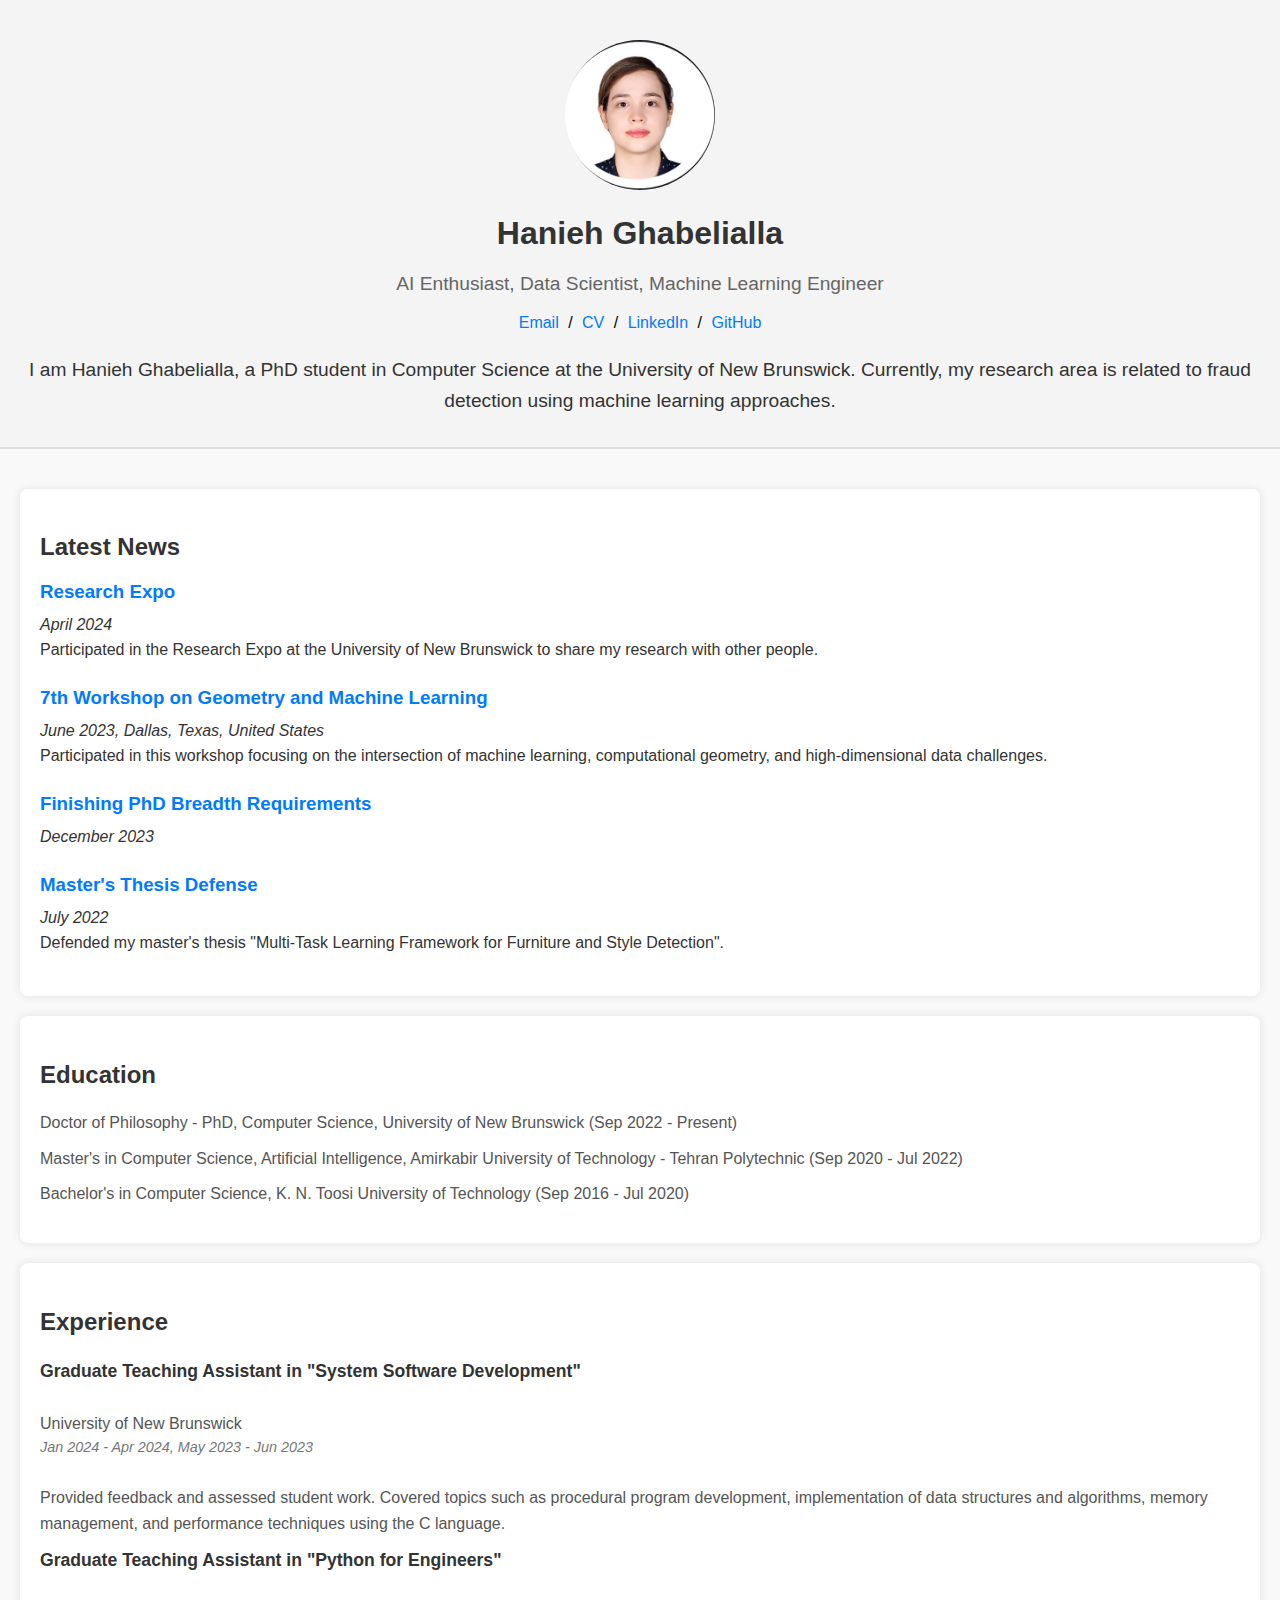
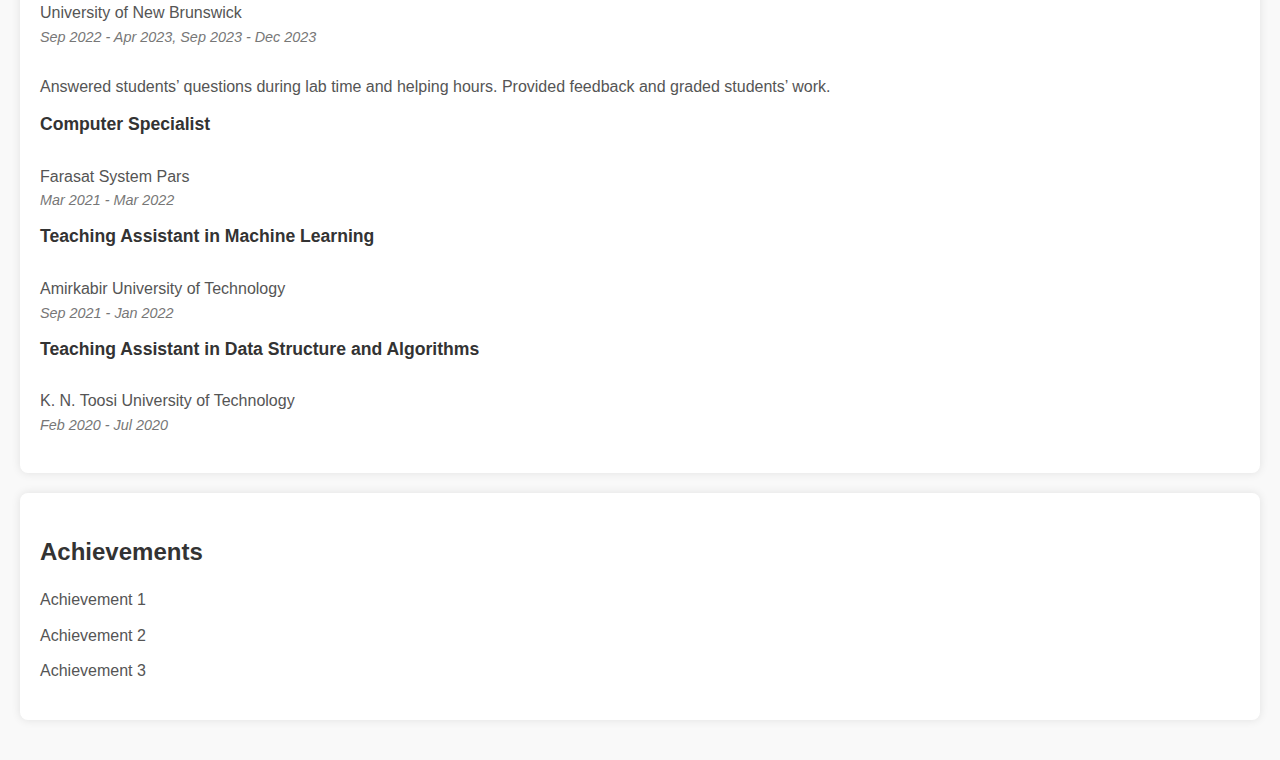
==== index.html @ 17e44f86 "Remove workshop from experience" ====
<!DOCTYPE html>
<html lang="en">
<head>
    <meta charset="UTF-8">
    <meta name="viewport" content="width=device-width, initial-scale=1.0">
    <title>Hanieh Ghabelialla - Portfolio</title>
    <meta name="description" content="Hanieh Ghabelialla's personal portfolio website. AI Enthusiast, Data Scientist, Machine Learning Engineer. PhD student in Computer Science at the University of New Brunswick.">
    <meta name="keywords" content="Hanieh Ghabelialla, AI Enthusiast, Data Scientist, Machine Learning Engineer, PhD Computer Science, University of New Brunswick">
    <meta name="author" content="Hanieh Ghabelialla">
    <link rel="stylesheet" href="style.css">
    <link rel="sitemap" type="application/xml" title="Sitemap" href="sitemap.xml">
</head>
<body>
    <header>
        <img src="profile.jpg" alt="Hanieh Ghabelialla" class="profile-pic">
        <h1>Hanieh Ghabelialla</h1>
        <p>AI Enthusiast, Data Scientist, Machine Learning Engineer</p>
        <div class="contact-info">
            <a href="mailto:hanieh.ghabelialla@unb.ca">Email</a> / 
            <a href="cv.pdf" target="_blank">CV</a> / 
            <a href="https://www.linkedin.com/in/hanieh-ghabelialla-0587a0214/" target="_blank">LinkedIn</a> / 
            <a href="https://github.com/hanieh-ghabelialla" target="_blank">GitHub</a>
        </div>
        <p class="short-description">
            I am Hanieh Ghabelialla, a PhD student in Computer Science at the University of New Brunswick. Currently, my research area is related to fraud detection using machine learning approaches.
        </p>
    </header>
    <main>
        <section id="latest-news">
            <h2>Latest News</h2>
            <div class="news-item">
                <h3>Research Expo</h3>
                <p><em>April 2024</em><br>Participated in the Research Expo at the University of New Brunswick to share my research with other people.</p>
            </div>
            <div class="news-item">
                <h3>7th Workshop on Geometry and Machine Learning</h3>
                <p><em>June 2023, Dallas, Texas, United States</em><br>Participated in this workshop focusing on the intersection of machine learning, computational geometry, and high-dimensional data challenges.</p>
            </div>
            <div class="news-item">
                <h3>Finishing PhD Breadth Requirements</h3>
                <p><em>December 2023</em></p>
            </div>
            <div class="news-item">
                <h3>Master's Thesis Defense</h3>
                <p><em>July 2022</em><br>Defended my master's thesis "Multi-Task Learning Framework for Furniture and Style Detection".</p>
            </div>
        </section>
        <section id="education">
            <h2>Education</h2>
            <ul>
                <li>Doctor of Philosophy - PhD, Computer Science, University of New Brunswick (Sep 2022 - Present)</li>
                <li>Master's in Computer Science, Artificial Intelligence, Amirkabir University of Technology - Tehran Polytechnic (Sep 2020 - Jul 2022)</li>
                <li>Bachelor's in Computer Science, K. N. Toosi University of Technology (Sep 2016 - Jul 2020)</li>
            </ul>
        </section>
        <section id="experience">
            <h2>Experience</h2>
            <ul>
                <li>
                    <strong>Graduate Teaching Assistant in "System Software Development"</strong><br>
                    University of New Brunswick<br>
                    <em>Jan 2024 - Apr 2024, May 2023 - Jun 2023</em><br>
                    Provided feedback and assessed student work. Covered topics such as procedural program development, implementation of data structures and algorithms, memory management, and performance techniques using the C language.
                </li>
                <li>
                    <strong>Graduate Teaching Assistant in "Python for Engineers"</strong><br>
                    University of New Brunswick<br>
                    <em>Sep 2022 - Apr 2023, Sep 2023 - Dec 2023</em><br>
                    Answered students’ questions during lab time and helping hours. Provided feedback and graded students’ work.
                </li>
                <li>
                    <strong>Computer Specialist</strong><br>
                    Farasat System Pars<br>
                    <em>Mar 2021 - Mar 2022</em>
                </li>
                <li>
                    <strong>Teaching Assistant in Machine Learning</strong><br>
                    Amirkabir University of Technology<br>
                    <em>Sep 2021 - Jan 2022</em>
                </li>
                <li>
                    <strong>Teaching Assistant in Data Structure and Algorithms</strong><br>
                    K. N. Toosi University of Technology<br>
                    <em>Feb 2020 - Jul 2020</em>
                </li>
            </ul>
        </section>
        <section id="achievements">
            <h2>Achievements</h2>
            <ul>
                <li>Achievement 1</li>
                <li>Achievement 2</li>
                <li>Achievement 3</li>
                <!-- Add more achievements as needed -->
            </ul>
        </section>
    </main>
</body>
</html>
---- style.css ----
body {
    font-family: Arial, sans-serif;
    margin: 0;
    padding: 0;
    line-height: 1.6;
    background-color: #f9f9f9;
}

header {
    text-align: center;
    padding: 20px;
    background: #f4f4f4;
    border-bottom: 2px solid #ddd;
}

header h1 {
    margin: 10px 0;
    color: #333;
}

header p {
    font-size: 1.2em;
    margin: 10px 0;
    color: #666;
}

.contact-info a {
    margin: 0 5px;
    text-decoration: none;
    color: #007bff;
}

.profile-pic {
    border-radius: 50%;
    width: 150px;
    height: 150px;
    margin-top: 20px;
}

.short-description {
    font-size: 1.2em;
    margin-top: 20px;
    color: #333;
}

main {
    padding: 20px;
}

section {
    margin: 20px 0;
    background: #fff;
    padding: 20px;
    border-radius: 8px;
    box-shadow: 0 0 10px rgba(0,0,0,0.1);
}

h2 {
    margin-bottom: 10px;
    color: #333;
}

ul {
    list-style-type: none;
    padding: 0;
}

ul li {
    margin: 10px 0;
    color: #555;
}

.news-item {
    margin-bottom: 20px;
}

.news-item h3 {
    margin: 0;
    color: #007bff;
}

.news-item p {
    margin: 5px 0 0;
    color: #333;
}

ul li strong {
    display: block;
    font-size: 1.1em;
    color: #333;
}

ul li em {
    display: block;
    font-size: 0.9em;
    color: #777;
}
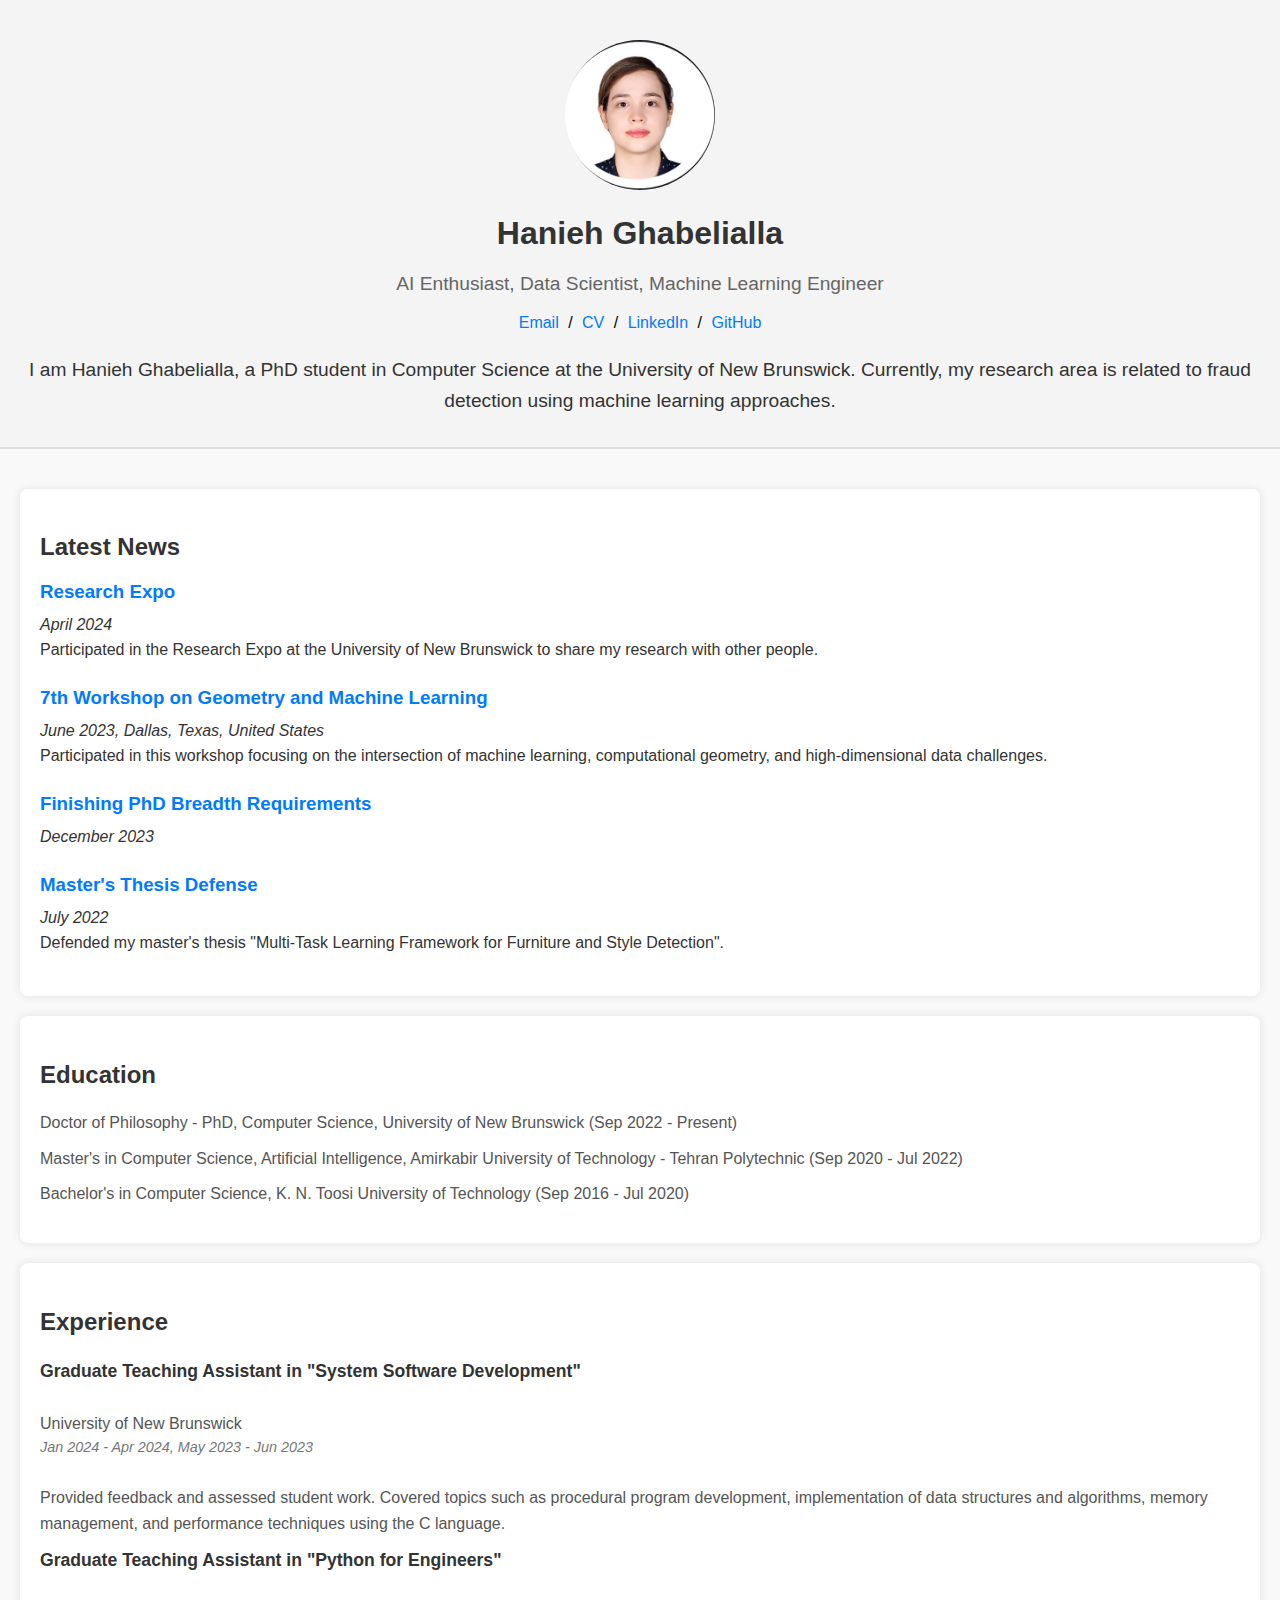
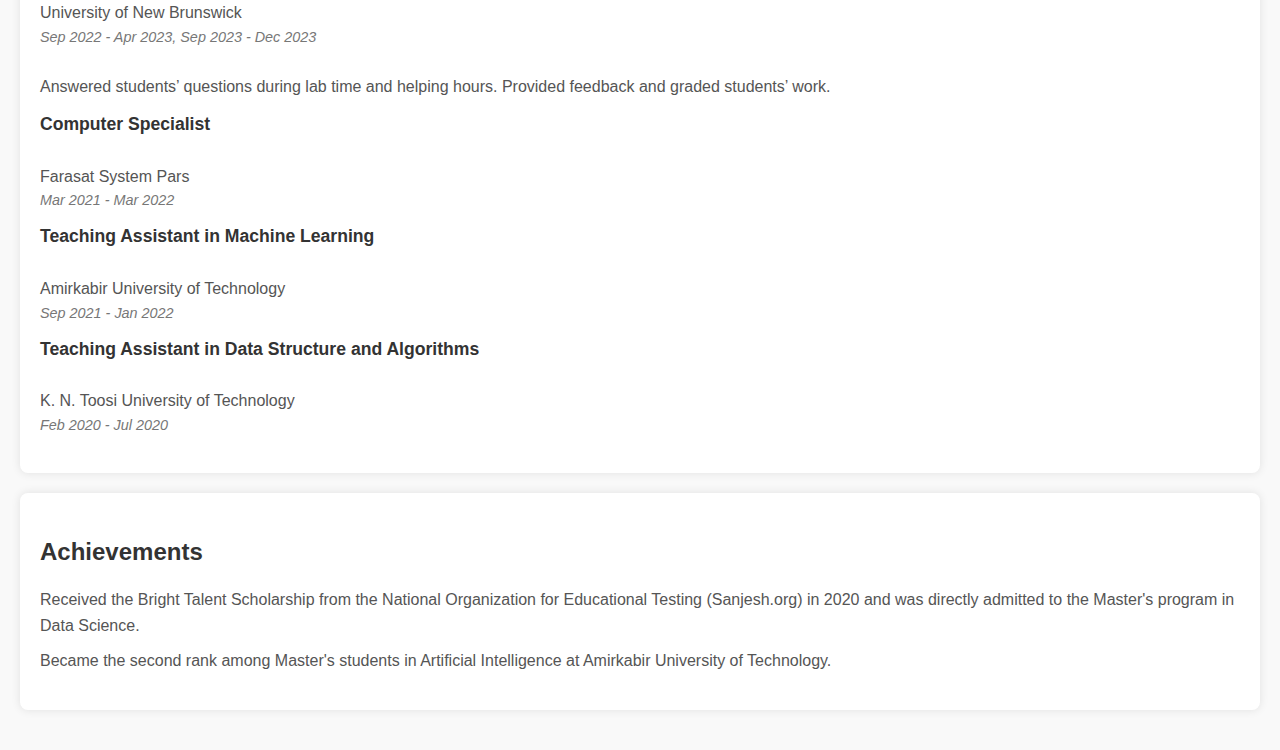
==== commit e4aced3d: "Update achievements with Bright Talent Scholarship and ranking at Amirkabir University" ====
--- a/index.html
+++ b/index.html
@@ -88,9 +88,8 @@
         <section id="achievements">
             <h2>Achievements</h2>
             <ul>
-                <li>Achievement 1</li>
-                <li>Achievement 2</li>
-                <li>Achievement 3</li>
+                <li>Received the Bright Talent Scholarship from the National Organization for Educational Testing (Sanjesh.org) in 2020 and was directly admitted to the Master's program in Data Science.</li>
+                <li>Became the second rank among Master's students in Artificial Intelligence at Amirkabir University of Technology.</li>
                 <!-- Add more achievements as needed -->
             </ul>
         </section>
@@ -101,3 +100,4 @@
 
 
 
+
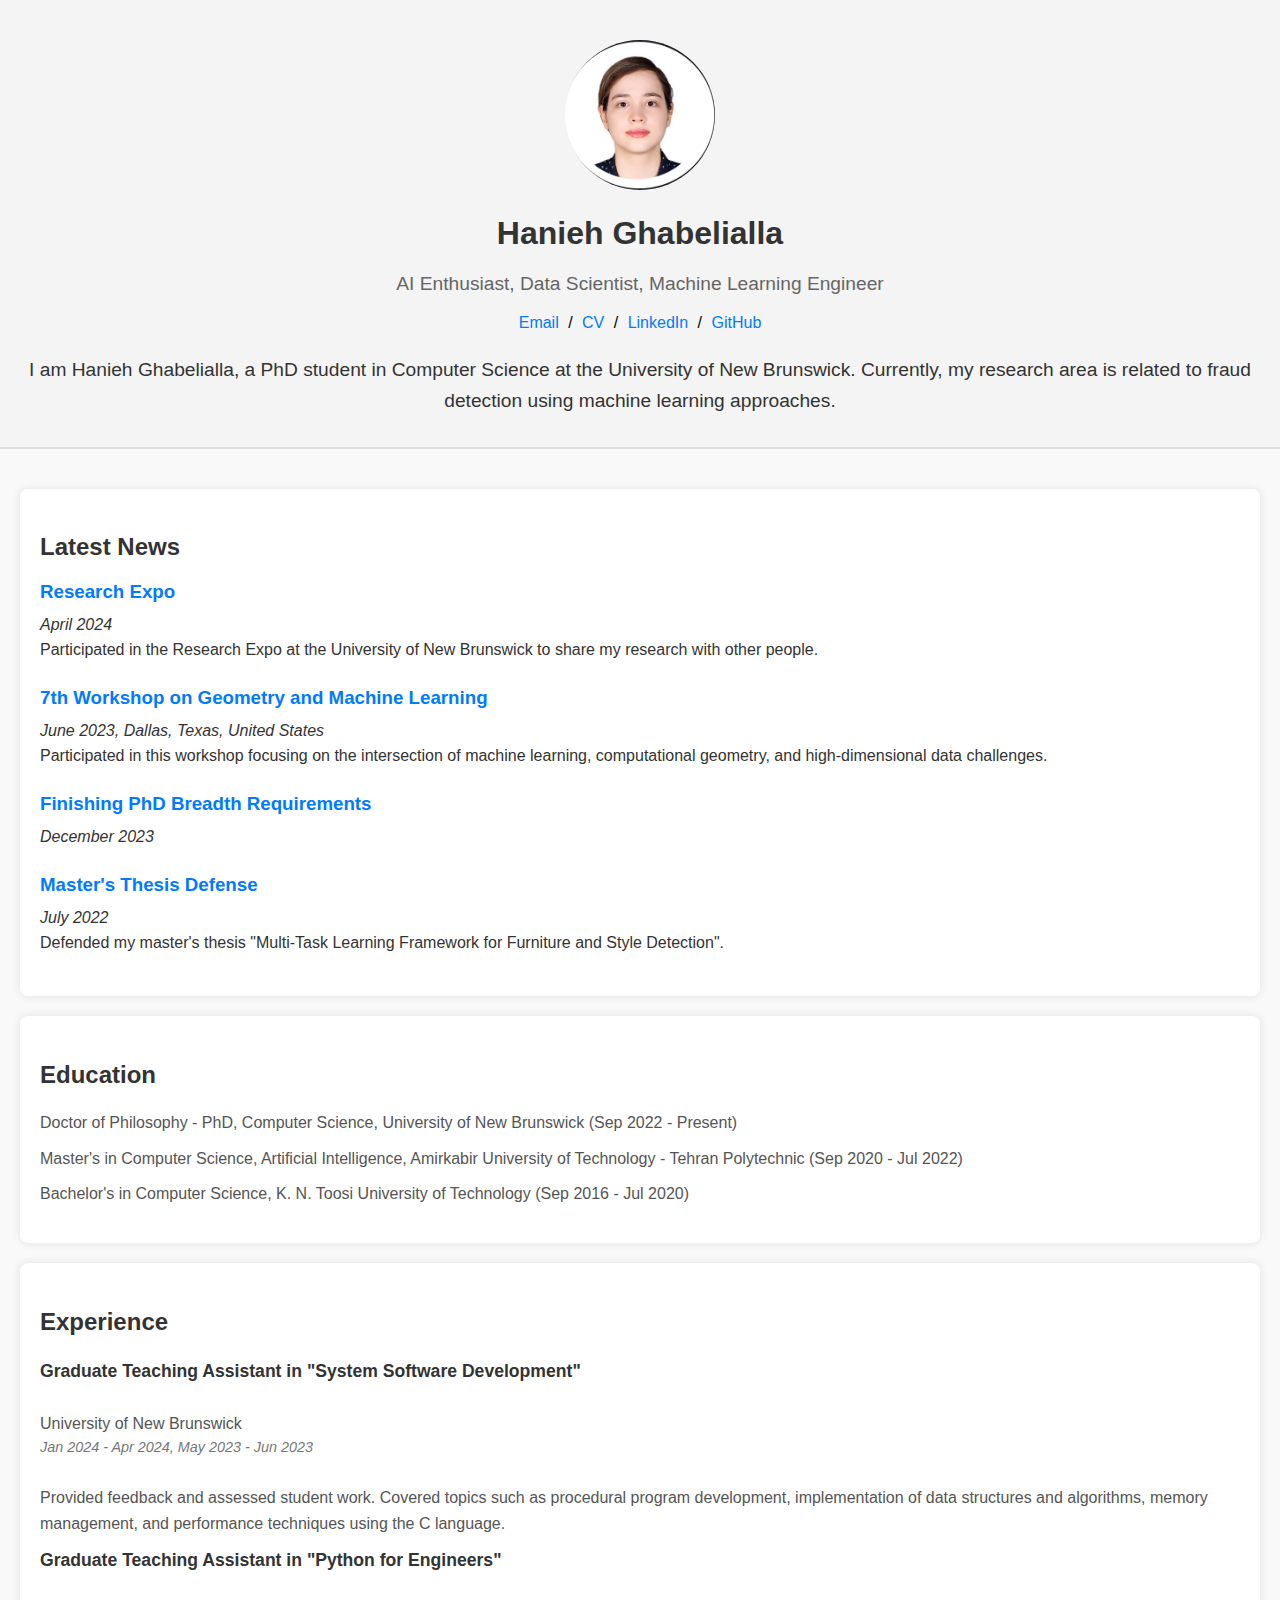
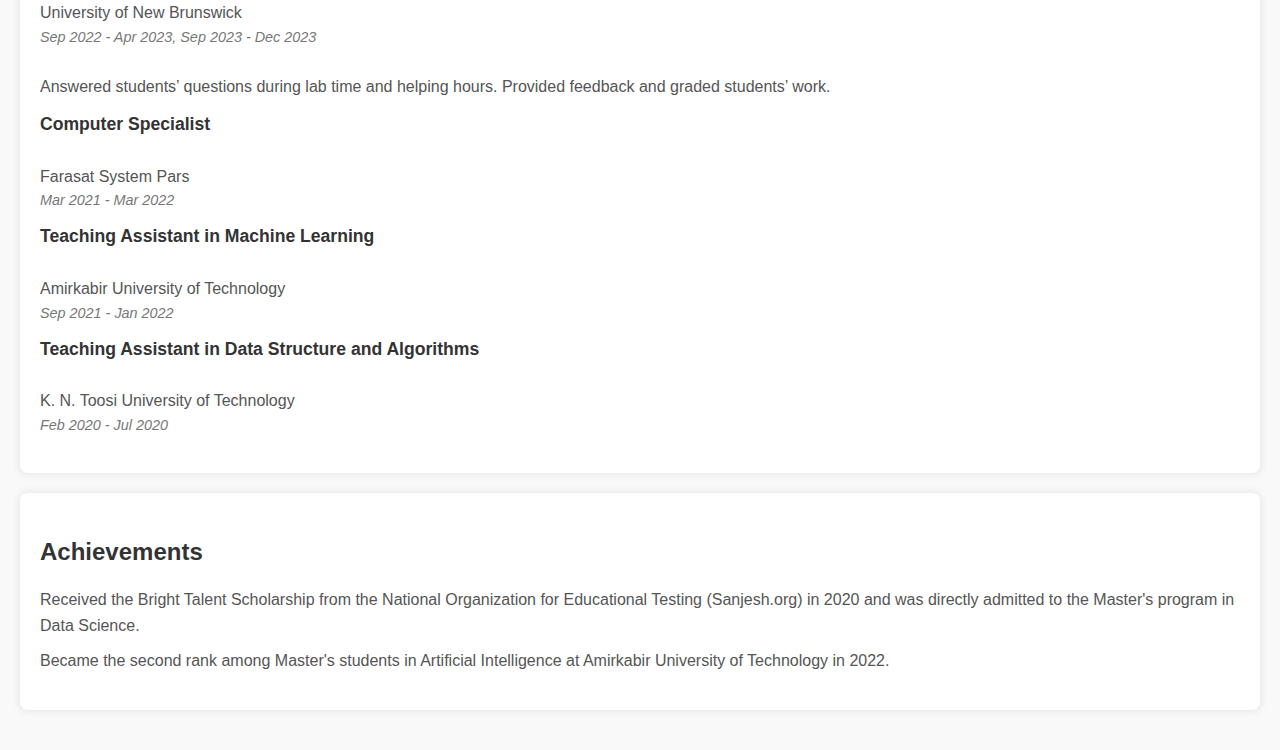
==== commit fc3f7b63: "Update achievements with Bright Talent Scholarship and ranking at Amirkabir University in 2022" ====
--- a/index.html
+++ b/index.html
@@ -89,7 +89,7 @@
             <h2>Achievements</h2>
             <ul>
                 <li>Received the Bright Talent Scholarship from the National Organization for Educational Testing (Sanjesh.org) in 2020 and was directly admitted to the Master's program in Data Science.</li>
-                <li>Became the second rank among Master's students in Artificial Intelligence at Amirkabir University of Technology.</li>
+                <li>Became the second rank among Master's students in Artificial Intelligence at Amirkabir University of Technology in 2022.</li>
                 <!-- Add more achievements as needed -->
             </ul>
         </section>
@@ -101,3 +101,5 @@
 
 
 
+
+
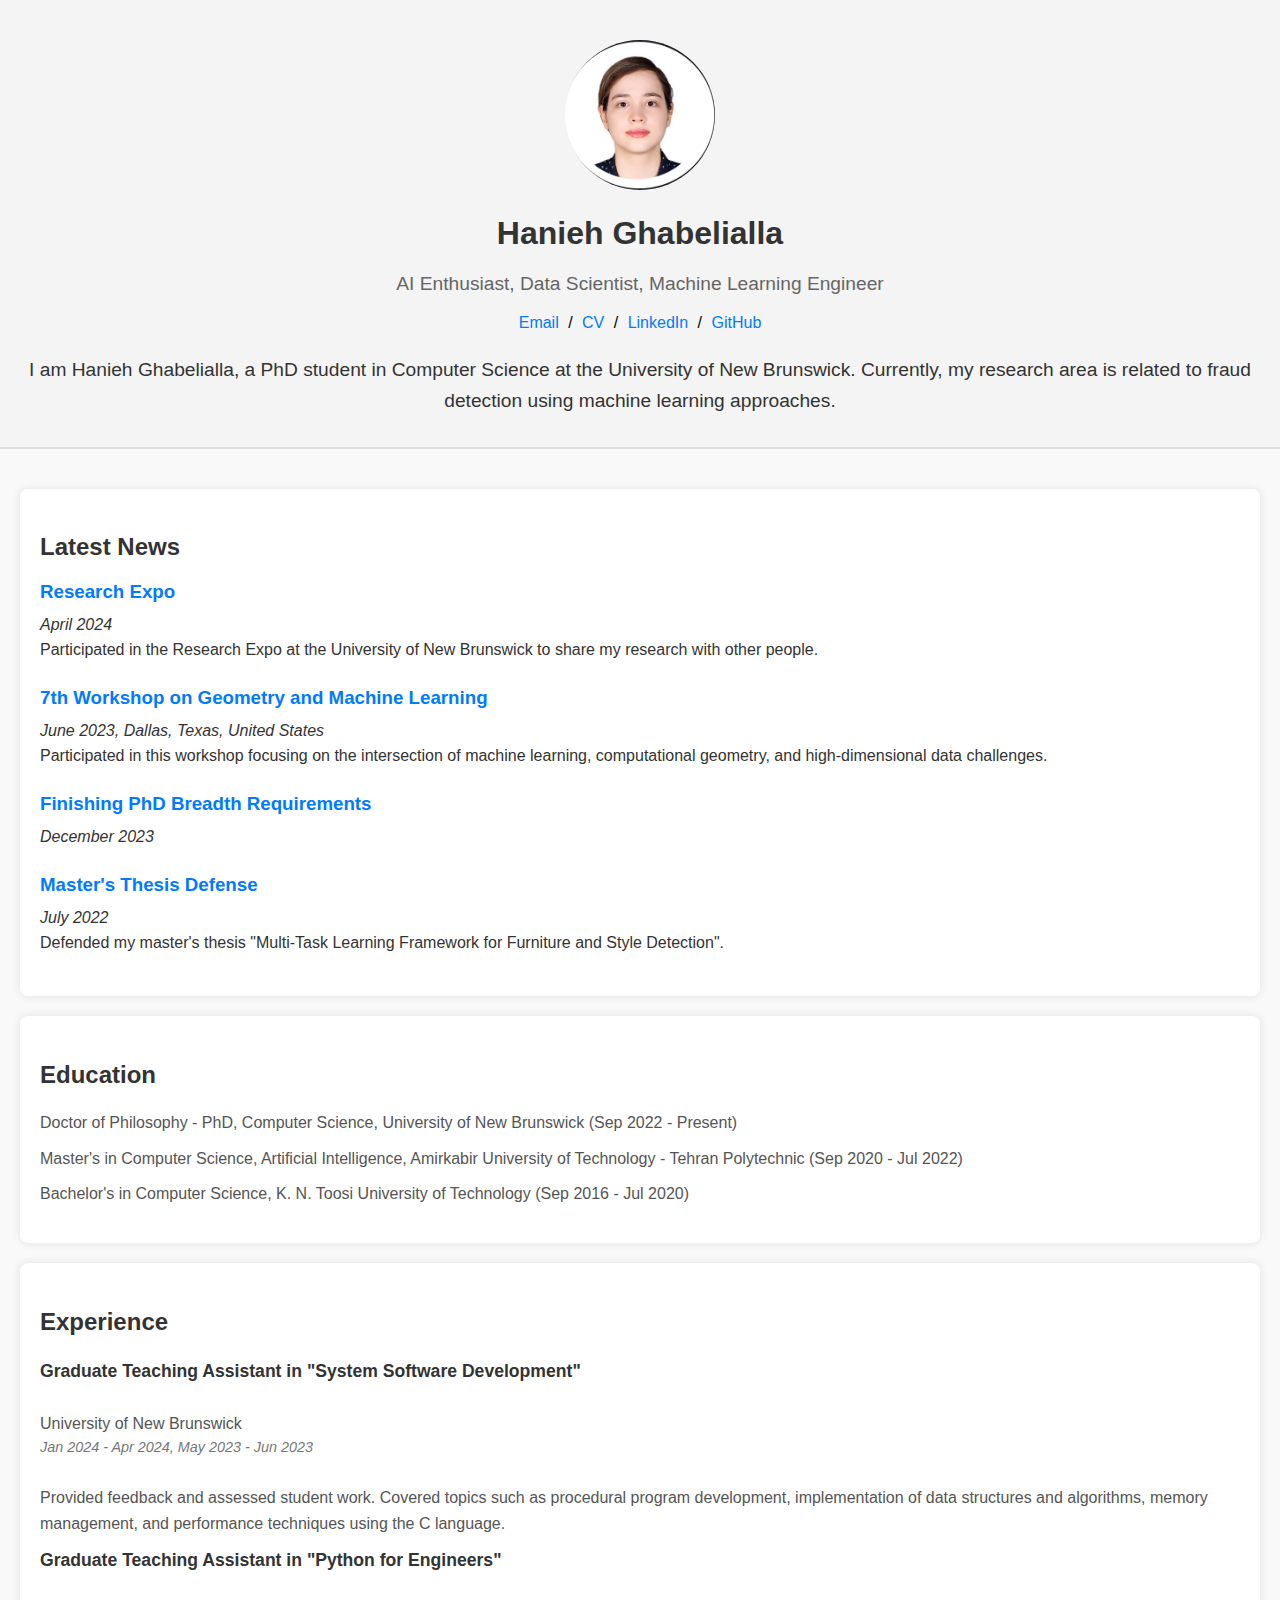
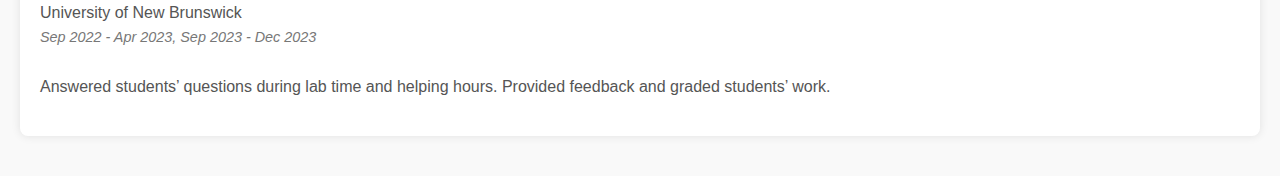
==== commit 4a98a302: "Update achievements with Bright Talent Scholarship and ranking at Amirkabir University in 2022" ====
--- a/index.html
+++ b/index.html
@@ -9,6 +9,24 @@
     <meta name="author" content="Hanieh Ghabelialla">
     <link rel="stylesheet" href="style.css">
     <link rel="sitemap" type="application/xml" title="Sitemap" href="sitemap.xml">
+    <script type="application/ld+json">
+    {
+      "@context": "http://schema.org",
+      "@type": "Person",
+      "name": "Hanieh Ghabelialla",
+      "jobTitle": "AI Enthusiast, Data Scientist, Machine Learning Engineer",
+      "affiliation": {
+        "@type": "Organization",
+        "name": "University of New Brunswick"
+      },
+      "alumniOf": "Amirkabir University of Technology",
+      "sameAs": [
+        "https://www.linkedin.com/in/hanieh-ghabelialla-0587a0214/",
+        "https://github.com/hanieh-ghabelialla"
+      ],
+      "url": "https://hanieh-ghabelialla.github.io"
+    }
+    </script>
 </head>
 <body>
     <header>
@@ -67,35 +85,8 @@
                     University of New Brunswick<br>
                     <em>Sep 2022 - Apr 2023, Sep 2023 - Dec 2023</em><br>
                     Answered students’ questions during lab time and helping hours. Provided feedback and graded students’ work.
-                </li>
-                <li>
-                    <strong>Computer Specialist</strong><br>
-                    Farasat System Pars<br>
-                    <em>Mar 2021 - Mar 2022</em>
-                </li>
-                <li>
-                    <strong>Teaching Assistant in Machine Learning</strong><br>
-                    Amirkabir University of Technology<br>
-                    <em>Sep 2021 - Jan 2022</em>
-                </li>
-                <li>
-                    <strong>Teaching Assistant in Data Structure and Algorithms</strong><br>
-                    K. N. Toosi University of Technology<br>
-                    <em>Feb 2020 - Jul 2020</em>
-                </li>
-            </ul>
-        </section>
-        <section id="achievements">
-            <h2>Achievements</h2>
-            <ul>
-                <li>Received the Bright Talent Scholarship from the National Organization for Educational Testing (Sanjesh.org) in 2020 and was directly admitted to the Master's program in Data Science.</li>
-                <li>Became the second rank among Master's students in Artificial Intelligence at Amirkabir University of Technology in 2022.</li>
-                <!-- Add more achievements as needed -->
-            </ul>
-        </section>
-    </main>
-</body>
-</html>
+
+   
 
 
 
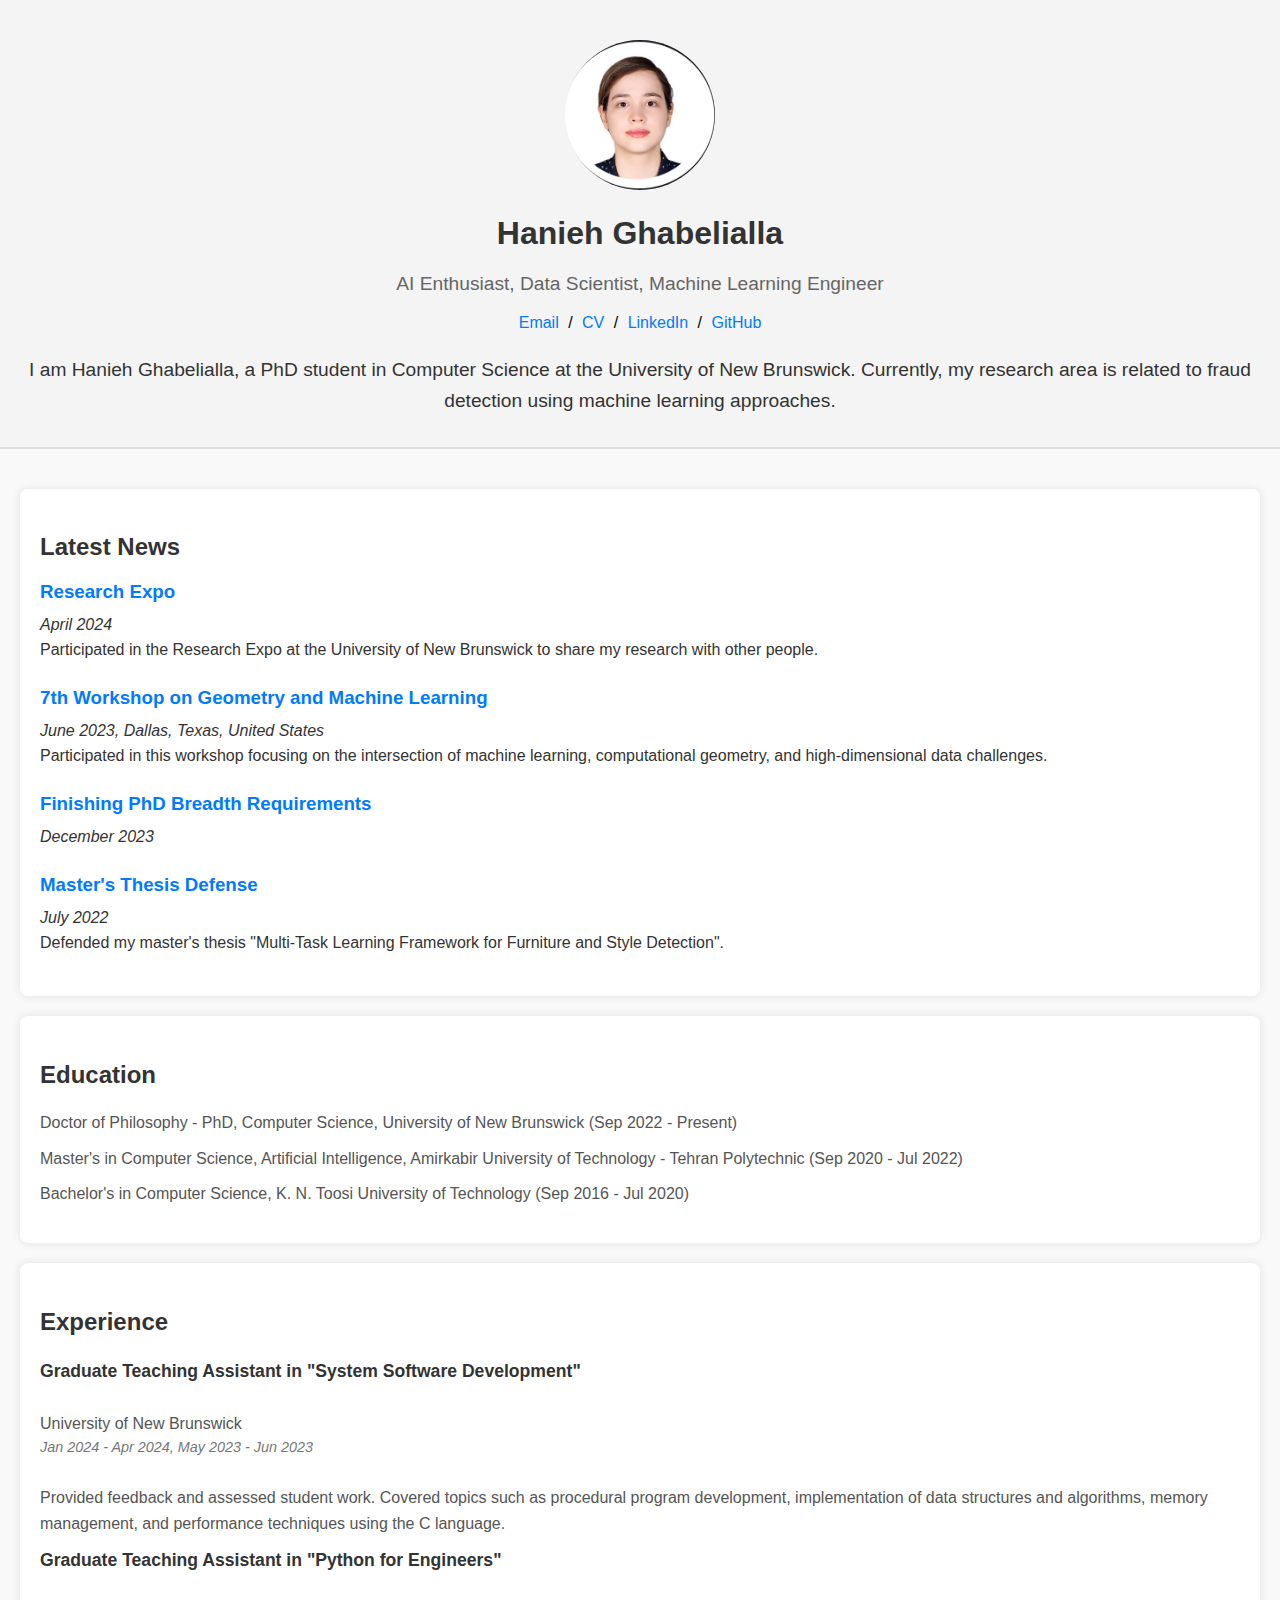
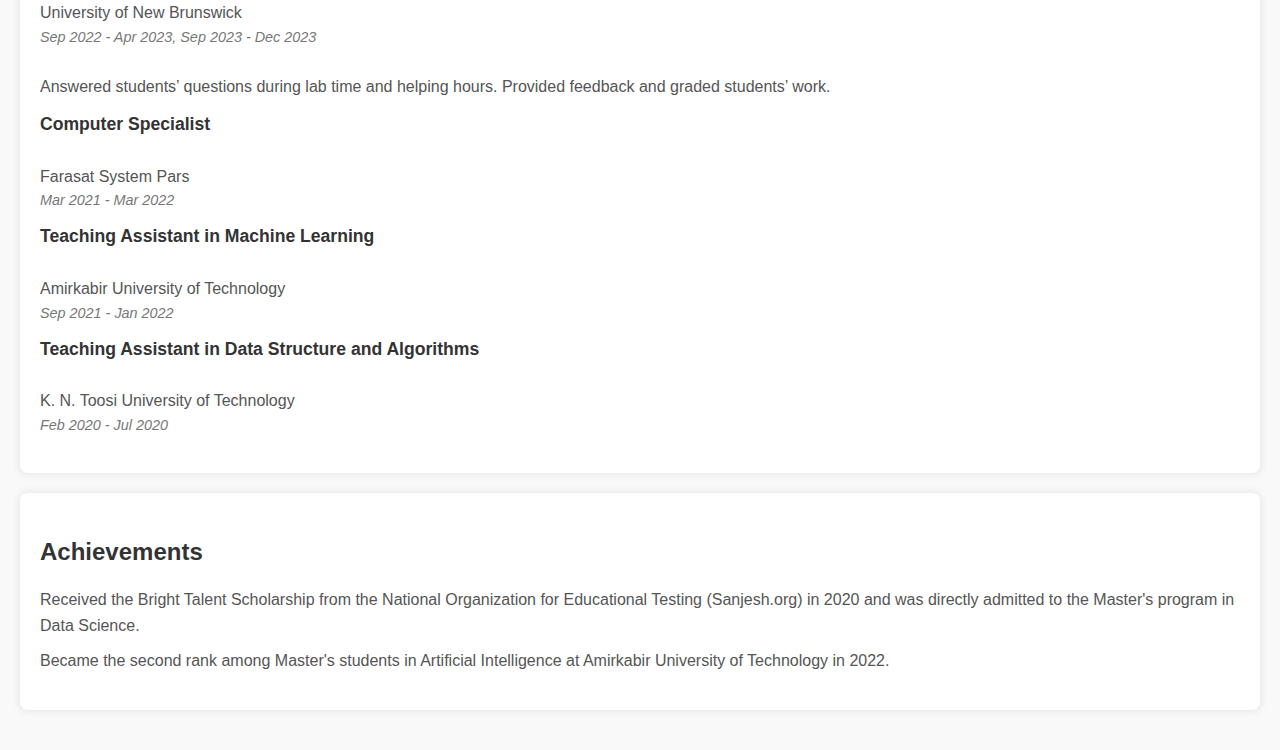
==== commit 7a1c1da6: "Add SEO meta tags, structured data, and sitemap" ====
--- a/index.html
+++ b/index.html
@@ -85,6 +85,36 @@
                     University of New Brunswick<br>
                     <em>Sep 2022 - Apr 2023, Sep 2023 - Dec 2023</em><br>
                     Answered students’ questions during lab time and helping hours. Provided feedback and graded students’ work.
+                </li>
+                <li>
+                    <strong>Computer Specialist</strong><br>
+                    Farasat System Pars<br>
+                    <em>Mar 2021 - Mar 2022</em>
+                </li>
+                <li>
+                    <strong>Teaching Assistant in Machine Learning</strong><br>
+                    Amirkabir University of Technology<br>
+                    <em>Sep 2021 - Jan 2022</em>
+                </li>
+                <li>
+                    <strong>Teaching Assistant in Data Structure and Algorithms</strong><br>
+                    K. N. Toosi University of Technology<br>
+                    <em>Feb 2020 - Jul 2020</em>
+                </li>
+            </ul>
+        </section>
+        <section id="achievements">
+            <h2>Achievements</h2>
+            <ul>
+                <li>Received the Bright Talent Scholarship from the National Organization for Educational Testing (Sanjesh.org) in 2020 and was directly admitted to the Master's program in Data Science.</li>
+                <li>Became the second rank among Master's students in Artificial Intelligence at Amirkabir University of Technology in 2022.</li>
+                <!-- Add more achievements as needed -->
+            </ul>
+        </section>
+    </main>
+</body>
+</html>
+
 
    
 
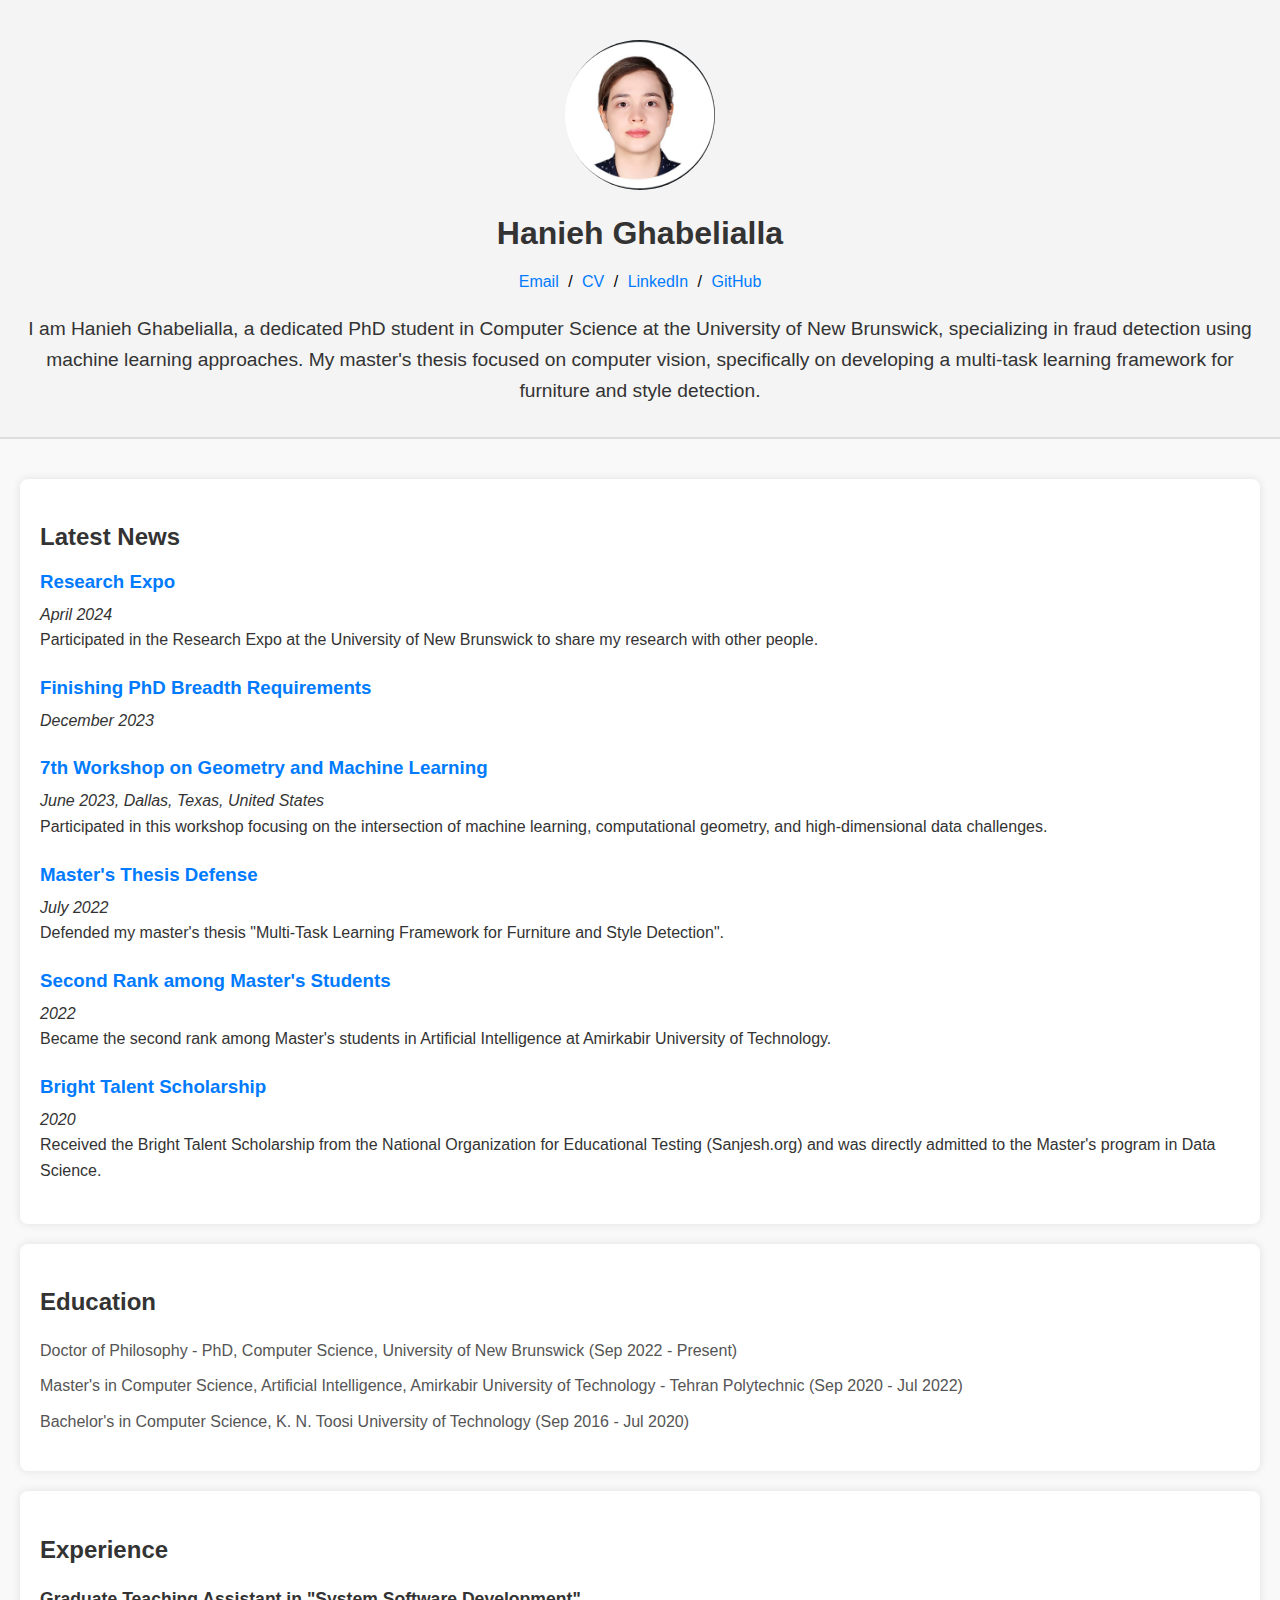
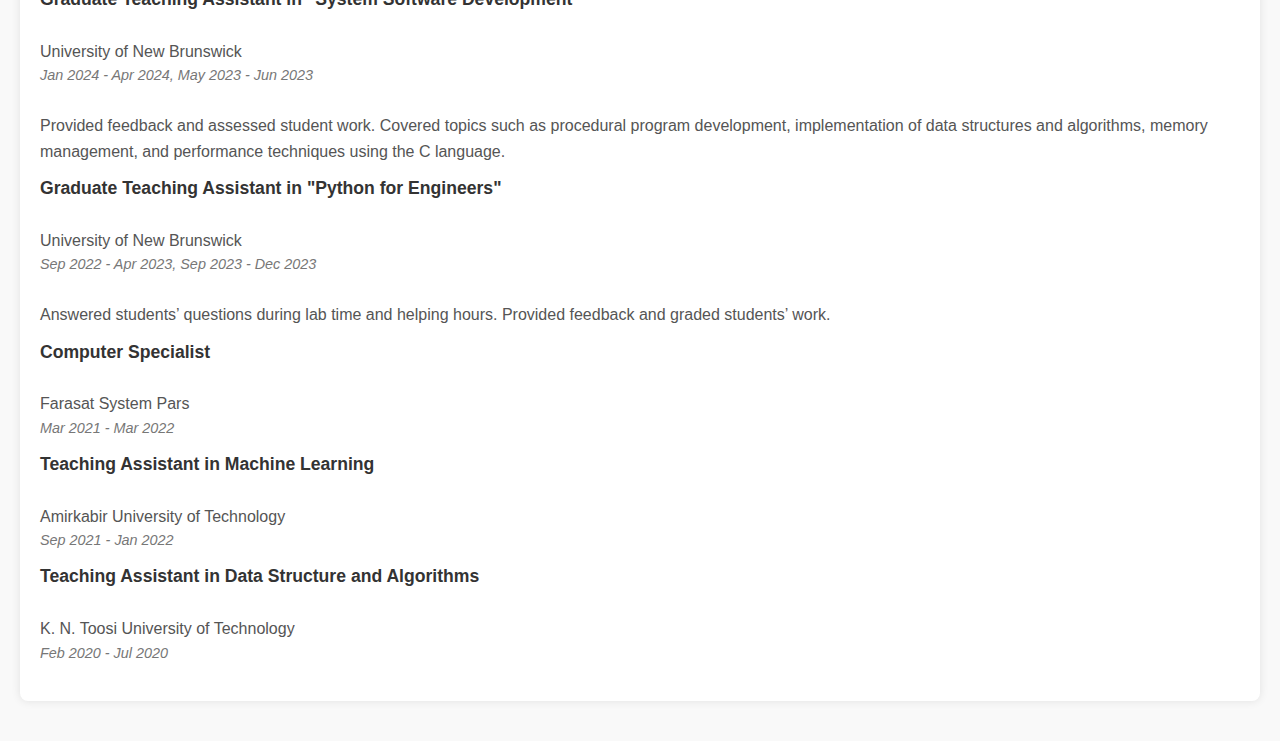
==== commit e862c2c6: "Remove job title from header" ====
--- a/index.html
+++ b/index.html
@@ -7,6 +7,8 @@
     <meta name="description" content="Hanieh Ghabelialla's personal portfolio website. AI Enthusiast, Data Scientist, Machine Learning Engineer. PhD student in Computer Science at the University of New Brunswick.">
     <meta name="keywords" content="Hanieh Ghabelialla, AI Enthusiast, Data Scientist, Machine Learning Engineer, PhD Computer Science, University of New Brunswick">
     <meta name="author" content="Hanieh Ghabelialla">
+    <!-- Add the Google verification meta tag here -->
+    <meta name="google-site-verification" content="YOUR_VERIFICATION_CODE">
     <link rel="stylesheet" href="style.css">
     <link rel="sitemap" type="application/xml" title="Sitemap" href="sitemap.xml">
     <script type="application/ld+json">
@@ -14,7 +16,6 @@
       "@context": "http://schema.org",
       "@type": "Person",
       "name": "Hanieh Ghabelialla",
-      "jobTitle": "AI Enthusiast, Data Scientist, Machine Learning Engineer",
       "affiliation": {
         "@type": "Organization",
         "name": "University of New Brunswick"
@@ -32,7 +33,6 @@
     <header>
         <img src="profile.jpg" alt="Hanieh Ghabelialla" class="profile-pic">
         <h1>Hanieh Ghabelialla</h1>
-        <p>AI Enthusiast, Data Scientist, Machine Learning Engineer</p>
         <div class="contact-info">
             <a href="mailto:hanieh.ghabelialla@unb.ca">Email</a> / 
             <a href="cv.pdf" target="_blank">CV</a> / 
@@ -40,7 +40,7 @@
             <a href="https://github.com/hanieh-ghabelialla" target="_blank">GitHub</a>
         </div>
         <p class="short-description">
-            I am Hanieh Ghabelialla, a PhD student in Computer Science at the University of New Brunswick. Currently, my research area is related to fraud detection using machine learning approaches.
+            I am Hanieh Ghabelialla, a dedicated PhD student in Computer Science at the University of New Brunswick, specializing in fraud detection using machine learning approaches. My master's thesis focused on computer vision, specifically on developing a multi-task learning framework for furniture and style detection.
         </p>
     </header>
     <main>
@@ -51,16 +51,24 @@
                 <p><em>April 2024</em><br>Participated in the Research Expo at the University of New Brunswick to share my research with other people.</p>
             </div>
             <div class="news-item">
+                <h3>Finishing PhD Breadth Requirements</h3>
+                <p><em>December 2023</em></p>
+            </div>
+            <div class="news-item">
                 <h3>7th Workshop on Geometry and Machine Learning</h3>
                 <p><em>June 2023, Dallas, Texas, United States</em><br>Participated in this workshop focusing on the intersection of machine learning, computational geometry, and high-dimensional data challenges.</p>
             </div>
             <div class="news-item">
-                <h3>Finishing PhD Breadth Requirements</h3>
-                <p><em>December 2023</em></p>
+                <h3>Master's Thesis Defense</h3>
+                <p><em>July 2022</em><br>Defended my master's thesis "Multi-Task Learning Framework for Furniture and Style Detection".</p>
             </div>
             <div class="news-item">
-                <h3>Master's Thesis Defense</h3>
-                <p><em>July 2022</em><br>Defended my master's thesis "Multi-Task Learning Framework for Furniture and Style Detection".</p>
+                <h3>Second Rank among Master's Students</h3>
+                <p><em>2022</em><br>Became the second rank among Master's students in Artificial Intelligence at Amirkabir University of Technology.</p>
+            </div>
+            <div class="news-item">
+                <h3>Bright Talent Scholarship</h3>
+                <p><em>2020</em><br>Received the Bright Talent Scholarship from the National Organization for Educational Testing (Sanjesh.org) and was directly admitted to the Master's program in Data Science.</p>
             </div>
         </section>
         <section id="education">
@@ -103,17 +111,10 @@
                 </li>
             </ul>
         </section>
-        <section id="achievements">
-            <h2>Achievements</h2>
-            <ul>
-                <li>Received the Bright Talent Scholarship from the National Organization for Educational Testing (Sanjesh.org) in 2020 and was directly admitted to the Master's program in Data Science.</li>
-                <li>Became the second rank among Master's students in Artificial Intelligence at Amirkabir University of Technology in 2022.</li>
-                <!-- Add more achievements as needed -->
-            </ul>
-        </section>
     </main>
 </body>
 </html>
+
 
 
    
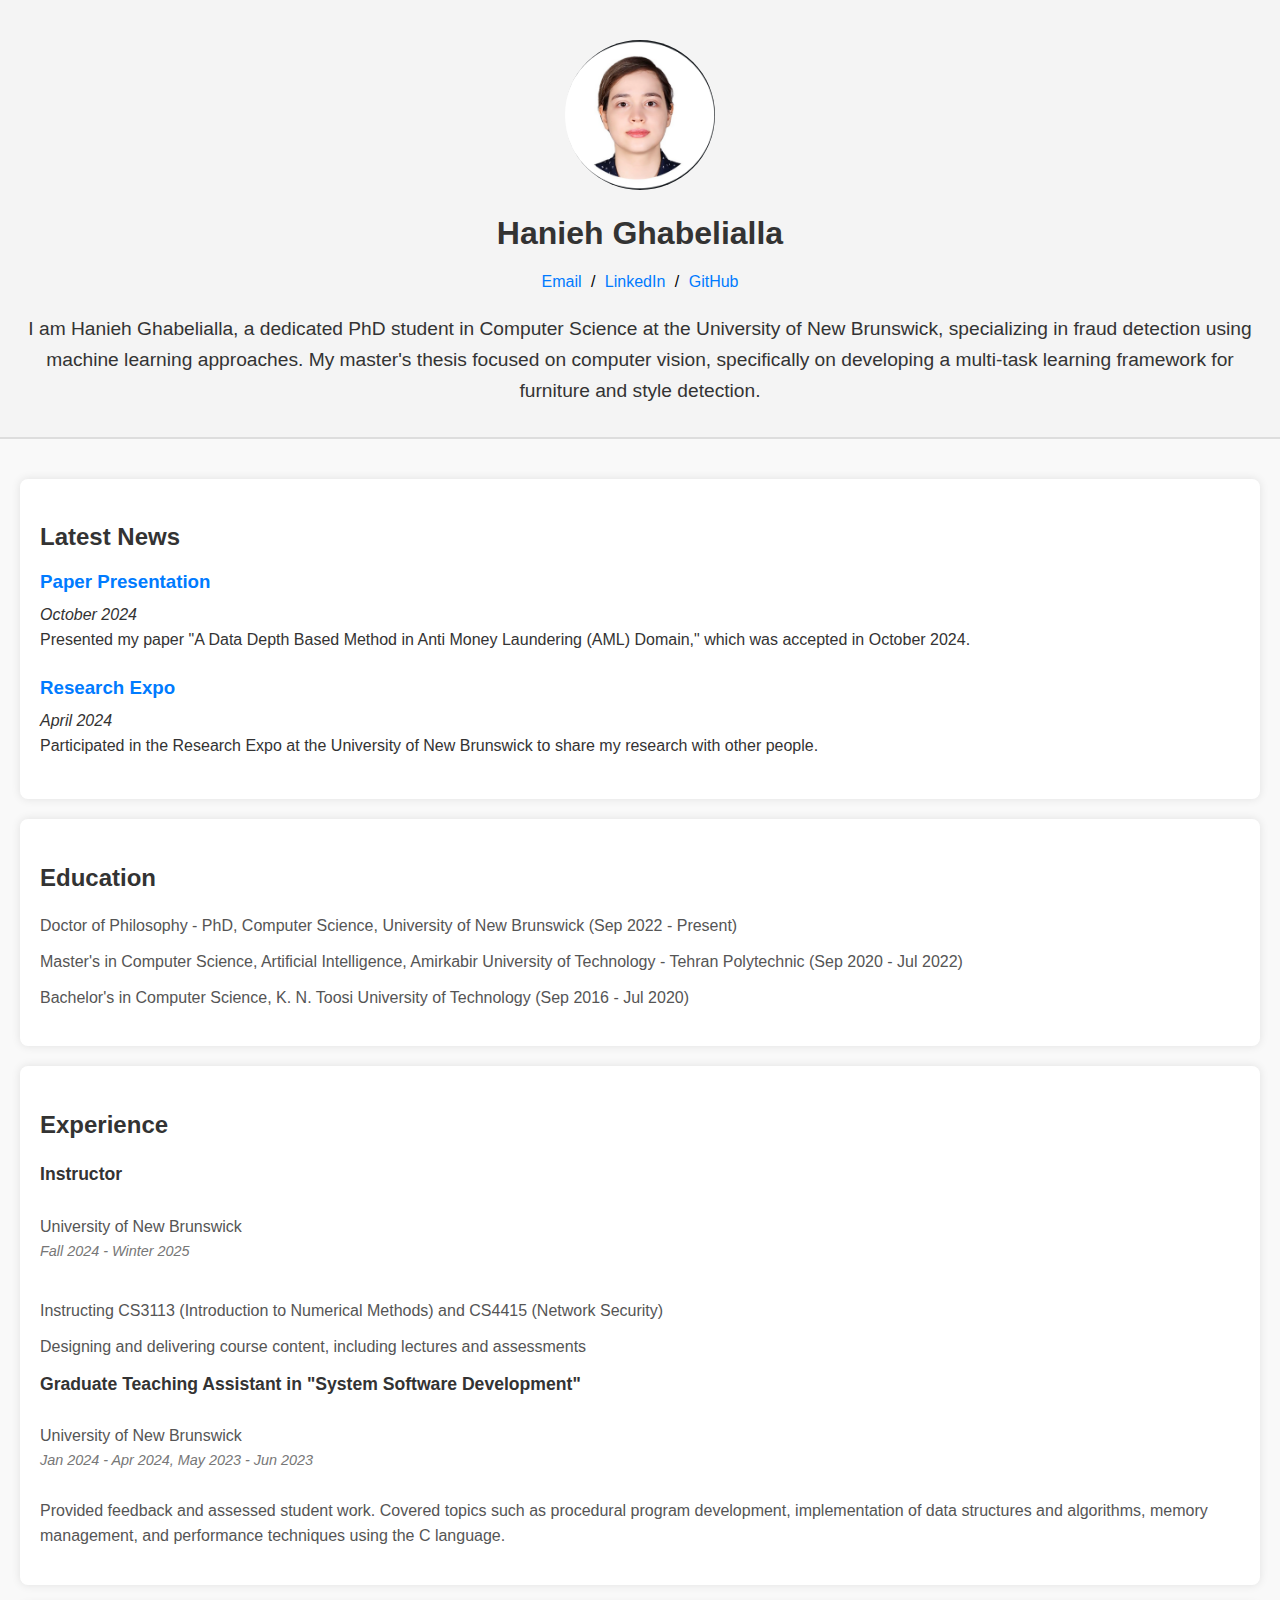
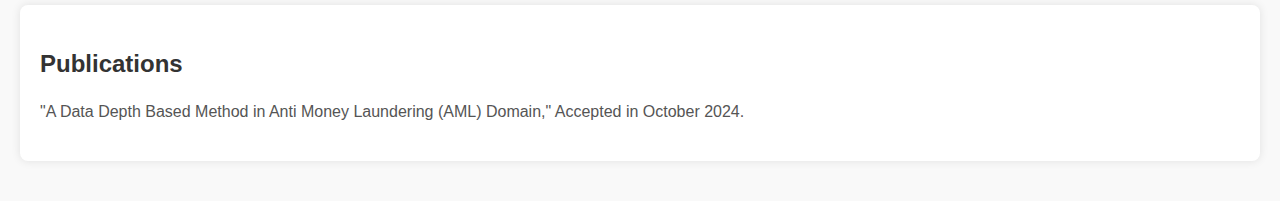
==== commit 33dc6636: "Update index.html" ====
--- a/index.html
+++ b/index.html
@@ -7,8 +7,16 @@
     <meta name="description" content="Hanieh Ghabelialla's personal portfolio website. AI Enthusiast, Data Scientist, Machine Learning Engineer. PhD student in Computer Science at the University of New Brunswick.">
     <meta name="keywords" content="Hanieh Ghabelialla, AI Enthusiast, Data Scientist, Machine Learning Engineer, PhD Computer Science, University of New Brunswick">
     <meta name="author" content="Hanieh Ghabelialla">
-    <!-- Add the Google verification meta tag here -->
     <meta name="google-site-verification" content="YOUR_VERIFICATION_CODE">
+    <meta property="og:title" content="Hanieh Ghabelialla - AI Researcher & PhD Student">
+    <meta property="og:description" content="PhD student in Computer Science at the University of New Brunswick. Specializing in AI, machine learning, and fraud detection.">
+    <meta property="og:url" content="https://hanieh-ghabelialla.github.io">
+    <meta property="og:image" content="https://hanieh-ghabelialla.github.io/profile.jpg">
+    <meta property="og:type" content="website">
+    <meta name="twitter:card" content="summary_large_image">
+    <meta name="twitter:title" content="Hanieh Ghabelialla - AI Researcher & PhD Student">
+    <meta name="twitter:description" content="PhD student in Computer Science at the University of New Brunswick. Specializing in AI, machine learning, and fraud detection.">
+    <meta name="twitter:image" content="https://hanieh-ghabelialla.github.io/profile.jpg">
     <link rel="stylesheet" href="style.css">
     <link rel="sitemap" type="application/xml" title="Sitemap" href="sitemap.xml">
     <script type="application/ld+json">
@@ -35,7 +43,6 @@
         <h1>Hanieh Ghabelialla</h1>
         <div class="contact-info">
             <a href="mailto:hanieh.ghabelialla@unb.ca">Email</a> / 
-            <a href="cv.pdf" target="_blank">CV</a> / 
             <a href="https://www.linkedin.com/in/hanieh-ghabelialla-0587a0214/" target="_blank">LinkedIn</a> / 
             <a href="https://github.com/hanieh-ghabelialla" target="_blank">GitHub</a>
         </div>
@@ -47,28 +54,12 @@
         <section id="latest-news">
             <h2>Latest News</h2>
             <div class="news-item">
+                <h3>Paper Presentation</h3>
+                <p><em>October 2024</em><br>Presented my paper "A Data Depth Based Method in Anti Money Laundering (AML) Domain," which was accepted in October 2024.</p>
+            </div>
+            <div class="news-item">
                 <h3>Research Expo</h3>
                 <p><em>April 2024</em><br>Participated in the Research Expo at the University of New Brunswick to share my research with other people.</p>
-            </div>
-            <div class="news-item">
-                <h3>Finishing PhD Breadth Requirements</h3>
-                <p><em>December 2023</em></p>
-            </div>
-            <div class="news-item">
-                <h3>7th Workshop on Geometry and Machine Learning</h3>
-                <p><em>June 2023, Dallas, Texas, United States</em><br>Participated in this workshop focusing on the intersection of machine learning, computational geometry, and high-dimensional data challenges.</p>
-            </div>
-            <div class="news-item">
-                <h3>Master's Thesis Defense</h3>
-                <p><em>July 2022</em><br>Defended my master's thesis "Multi-Task Learning Framework for Furniture and Style Detection".</p>
-            </div>
-            <div class="news-item">
-                <h3>Second Rank among Master's Students</h3>
-                <p><em>2022</em><br>Became the second rank among Master's students in Artificial Intelligence at Amirkabir University of Technology.</p>
-            </div>
-            <div class="news-item">
-                <h3>Bright Talent Scholarship</h3>
-                <p><em>2020</em><br>Received the Bright Talent Scholarship from the National Organization for Educational Testing (Sanjesh.org) and was directly admitted to the Master's program in Data Science.</p>
             </div>
         </section>
         <section id="education">
@@ -83,37 +74,32 @@
             <h2>Experience</h2>
             <ul>
                 <li>
+                    <strong>Instructor</strong><br>
+                    University of New Brunswick<br>
+                    <em>Fall 2024 - Winter 2025</em><br>
+                    <ul>
+                        <li>Instructing CS3113 (Introduction to Numerical Methods) and CS4415 (Network Security)</li>
+                        <li>Designing and delivering course content, including lectures and assessments</li>
+                    </ul>
+                </li>
+                <li>
                     <strong>Graduate Teaching Assistant in "System Software Development"</strong><br>
                     University of New Brunswick<br>
                     <em>Jan 2024 - Apr 2024, May 2023 - Jun 2023</em><br>
                     Provided feedback and assessed student work. Covered topics such as procedural program development, implementation of data structures and algorithms, memory management, and performance techniques using the C language.
                 </li>
-                <li>
-                    <strong>Graduate Teaching Assistant in "Python for Engineers"</strong><br>
-                    University of New Brunswick<br>
-                    <em>Sep 2022 - Apr 2023, Sep 2023 - Dec 2023</em><br>
-                    Answered students’ questions during lab time and helping hours. Provided feedback and graded students’ work.
-                </li>
-                <li>
-                    <strong>Computer Specialist</strong><br>
-                    Farasat System Pars<br>
-                    <em>Mar 2021 - Mar 2022</em>
-                </li>
-                <li>
-                    <strong>Teaching Assistant in Machine Learning</strong><br>
-                    Amirkabir University of Technology<br>
-                    <em>Sep 2021 - Jan 2022</em>
-                </li>
-                <li>
-                    <strong>Teaching Assistant in Data Structure and Algorithms</strong><br>
-                    K. N. Toosi University of Technology<br>
-                    <em>Feb 2020 - Jul 2020</em>
-                </li>
+            </ul>
+        </section>
+        <section id="publications">
+            <h2>Publications</h2>
+            <ul>
+                <li>"A Data Depth Based Method in Anti Money Laundering (AML) Domain," Accepted in October 2024.</li>
             </ul>
         </section>
     </main>
 </body>
 </html>
+
 
 
 
